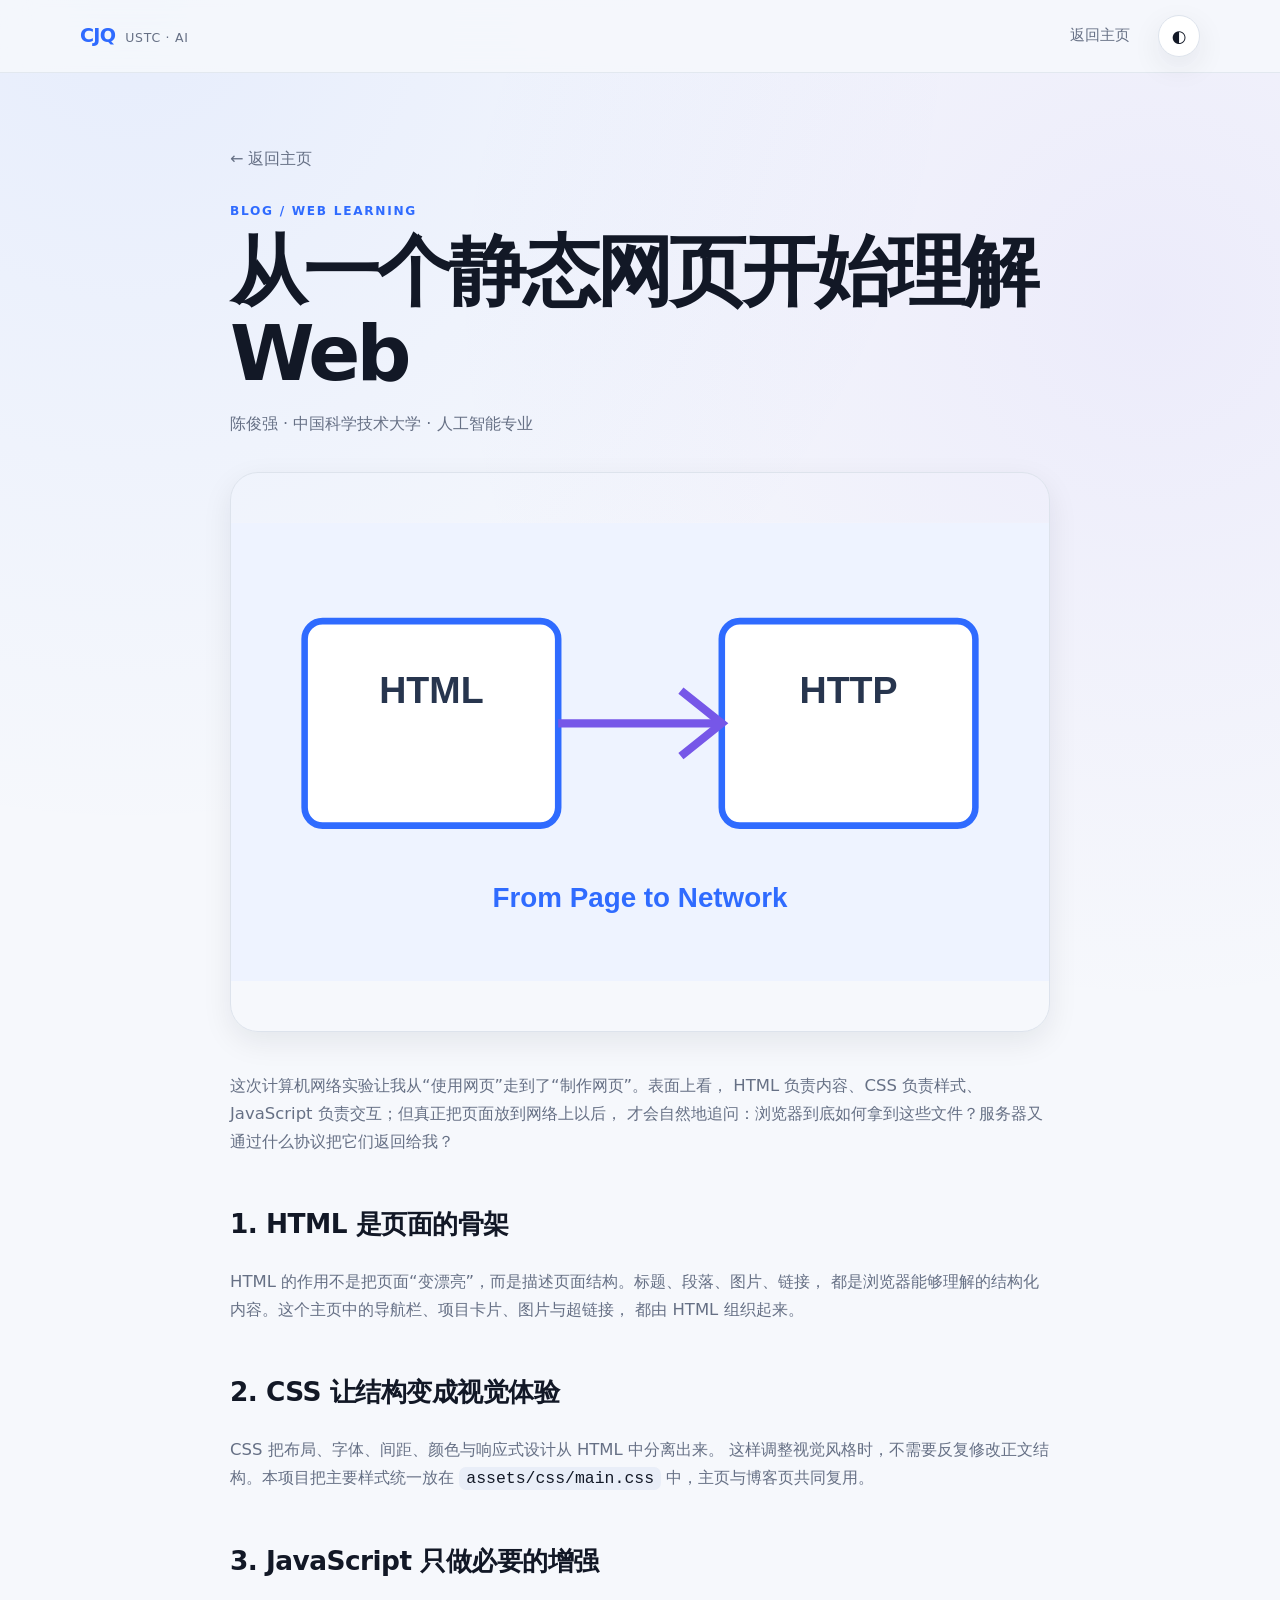
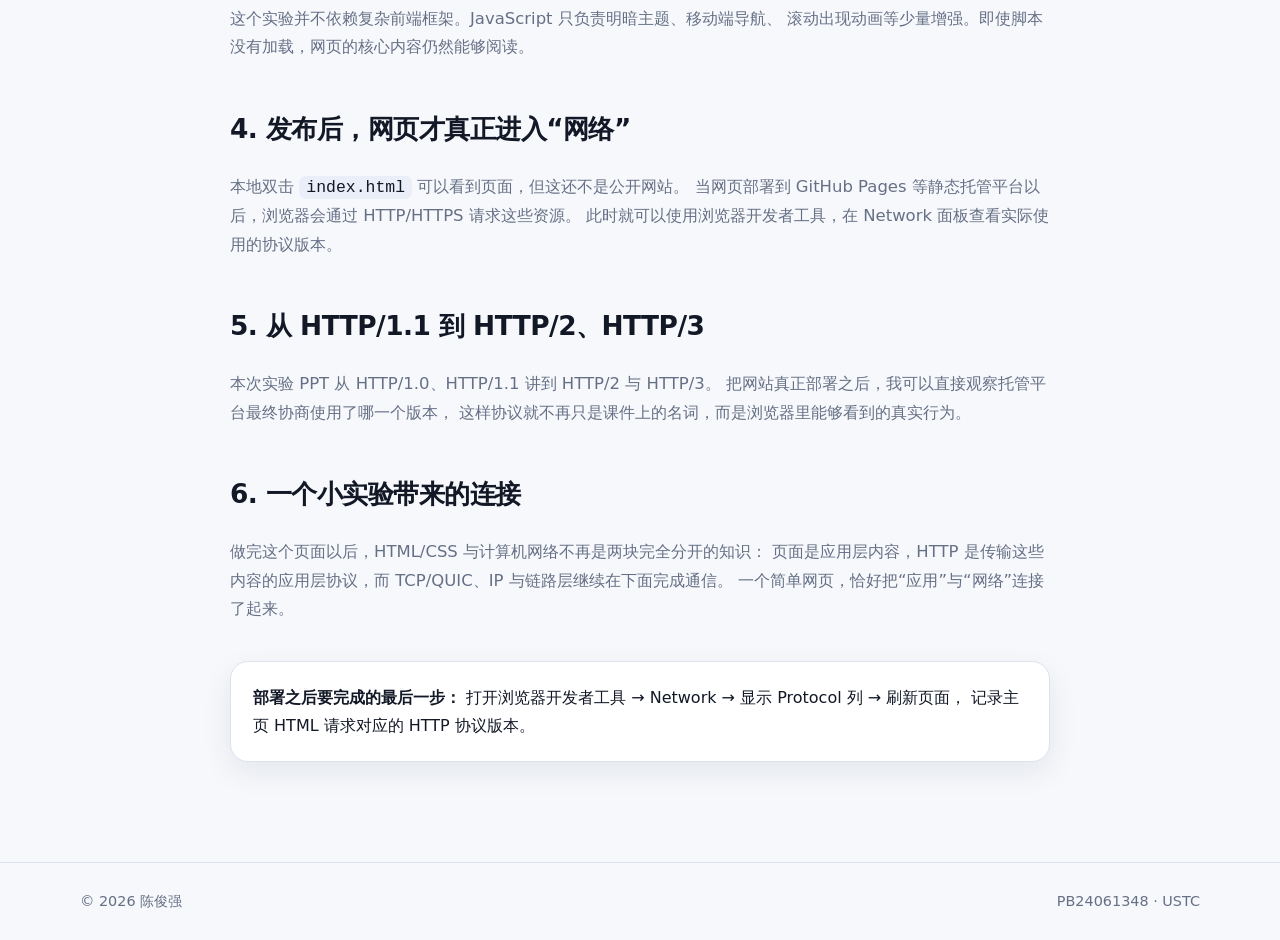
==== blog/index.html @ 973a6298 "init: 创建静态个人主页 - 搭建 HTML、CSS 和原生 JavaScript 静态站点 - 添加首页、博客页与 404 页面 - 添加响应式布局与明暗主题 - 配置 GitHub Pa" ====
<!doctype html>
<html lang="zh-CN">
<head>
  <meta charset="utf-8">
  <meta name="viewport" content="width=device-width, initial-scale=1">
  <meta name="description" content="从一个静态网页开始理解 Web：陈俊强的计算机网络实验博客。">
  <meta name="theme-color" content="#0b1220">
  <title>从一个静态网页开始理解 Web · 陈俊强</title>
  <link rel="icon" href="../assets/images/favicon.svg" type="image/svg+xml">
  <link rel="stylesheet" href="../assets/css/main.css">
</head>
<body>
  <a class="skip-link" href="#main">跳到主要内容</a>

  <header class="site-header">
    <div class="container nav-shell">
      <a class="brand" href="../">
        <span class="brand-mark">CJQ</span>
        <span class="brand-sub">USTC · AI</span>
      </a>
      <nav class="site-nav article-nav" aria-label="博客导航">
        <a href="../">返回主页</a>
      </nav>
      <button class="theme-toggle" type="button" aria-label="切换明暗主题" data-theme-toggle>◐</button>
    </div>
  </header>

  <main id="main" class="article-page">
    <article class="article container">
      <a class="back-link" href="../">← 返回主页</a>

      <header class="article-header">
        <p class="eyebrow">BLOG / WEB LEARNING</p>
        <h1>从一个静态网页开始理解 Web</h1>
        <p class="article-meta">陈俊强 · 中国科学技术大学 · 人工智能专业</p>
      </header>

      <img class="article-cover" src="../assets/images/blog-cover.svg" alt="HTML 页面通过 HTTP 传输到浏览器的示意图" width="1000" height="560">

      <p>
        这次计算机网络实验让我从“使用网页”走到了“制作网页”。表面上看，
        HTML 负责内容、CSS 负责样式、JavaScript 负责交互；但真正把页面放到网络上以后，
        才会自然地追问：浏览器到底如何拿到这些文件？服务器又通过什么协议把它们返回给我？
      </p>

      <h2>1. HTML 是页面的骨架</h2>
      <p>
        HTML 的作用不是把页面“变漂亮”，而是描述页面结构。标题、段落、图片、链接，
        都是浏览器能够理解的结构化内容。这个主页中的导航栏、项目卡片、图片与超链接，
        都由 HTML 组织起来。
      </p>

      <h2>2. CSS 让结构变成视觉体验</h2>
      <p>
        CSS 把布局、字体、间距、颜色与响应式设计从 HTML 中分离出来。
        这样调整视觉风格时，不需要反复修改正文结构。本项目把主要样式统一放在
        <code>assets/css/main.css</code> 中，主页与博客页共同复用。
      </p>

      <h2>3. JavaScript 只做必要的增强</h2>
      <p>
        这个实验并不依赖复杂前端框架。JavaScript 只负责明暗主题、移动端导航、
        滚动出现动画等少量增强。即使脚本没有加载，网页的核心内容仍然能够阅读。
      </p>

      <h2>4. 发布后，网页才真正进入“网络”</h2>
      <p>
        本地双击 <code>index.html</code> 可以看到页面，但这还不是公开网站。
        当网页部署到 GitHub Pages 等静态托管平台以后，浏览器会通过 HTTP/HTTPS 请求这些资源。
        此时就可以使用浏览器开发者工具，在 Network 面板查看实际使用的协议版本。
      </p>

      <h2>5. 从 HTTP/1.1 到 HTTP/2、HTTP/3</h2>
      <p>
        本次实验 PPT 从 HTTP/1.0、HTTP/1.1 讲到 HTTP/2 与 HTTP/3。
        把网站真正部署之后，我可以直接观察托管平台最终协商使用了哪一个版本，
        这样协议就不再只是课件上的名词，而是浏览器里能够看到的真实行为。
      </p>

      <h2>6. 一个小实验带来的连接</h2>
      <p>
        做完这个页面以后，HTML/CSS 与计算机网络不再是两块完全分开的知识：
        页面是应用层内容，HTTP 是传输这些内容的应用层协议，而 TCP/QUIC、IP 与链路层继续在下面完成通信。
        一个简单网页，恰好把“应用”与“网络”连接了起来。
      </p>

      <aside class="article-note">
        <strong>部署之后要完成的最后一步：</strong>
        打开浏览器开发者工具 → Network → 显示 Protocol 列 → 刷新页面，
        记录主页 HTML 请求对应的 HTTP 协议版本。
      </aside>
    </article>
  </main>

  <footer class="site-footer">
    <div class="container footer-shell">
      <span>© <span data-year></span> 陈俊强</span>
      <span>PB24061348 · USTC</span>
    </div>
  </footer>

  <script src="../assets/js/app.js" defer></script>
</body>
</html>
---- assets/css/main.css ----
/* =========================================================
   PB24061348 陈俊强 · 计算机网络实验一
   Design system + components + responsive styles
   ========================================================= */

:root {
  color-scheme: light;
  --bg: #f6f8fc;
  --surface: #ffffff;
  --surface-2: #eef3fb;
  --surface-3: #e9eef8;
  --text: #121826;
  --muted: #667085;
  --line: #dde3ec;
  --accent: #2f6bff;
  --accent-2: #7657e8;
  --accent-soft: rgba(47, 107, 255, .10);
  --success: #0f9f78;
  --shadow-sm: 0 10px 30px rgba(18, 24, 38, .08);
  --shadow-lg: 0 30px 80px rgba(18, 24, 38, .13);
  --radius-sm: 14px;
  --radius-md: 22px;
  --radius-lg: 30px;
  --max-width: 1120px;
}

body.dark {
  color-scheme: dark;
  --bg: #0b1018;
  --surface: #111824;
  --surface-2: #0f1621;
  --surface-3: #182131;
  --text: #f5f7fb;
  --muted: #a8b1c0;
  --line: #273246;
  --accent: #7da7ff;
  --accent-2: #b29cff;
  --accent-soft: rgba(125, 167, 255, .12);
  --shadow-sm: 0 10px 30px rgba(0, 0, 0, .24);
  --shadow-lg: 0 30px 80px rgba(0, 0, 0, .36);
}

*,
*::before,
*::after {
  box-sizing: border-box;
}

html {
  scroll-behavior: smooth;
}

body {
  margin: 0;
  min-height: 100vh;
  font-family: Inter, ui-sans-serif, system-ui, -apple-system, BlinkMacSystemFont,
    "Segoe UI", "PingFang SC", "Hiragino Sans GB", "Microsoft YaHei", sans-serif;
  color: var(--text);
  background:
    radial-gradient(circle at 10% 0%, rgba(47, 107, 255, .08), transparent 30%),
    radial-gradient(circle at 90% 12%, rgba(118, 87, 232, .08), transparent 28%),
    var(--bg);
  line-height: 1.72;
  transition: background-color .25s ease, color .25s ease;
}

img {
  max-width: 100%;
  display: block;
}

a {
  color: inherit;
  text-decoration: none;
}

button,
input,
textarea,
select {
  font: inherit;
}

code {
  font-family: "SFMono-Regular", Consolas, "Liberation Mono", monospace;
}

.container {
  width: min(var(--max-width), calc(100% - 40px));
  margin-inline: auto;
}

.sr-only {
  position: absolute;
  width: 1px;
  height: 1px;
  overflow: hidden;
  clip: rect(0 0 0 0);
  white-space: nowrap;
}

.skip-link {
  position: fixed;
  left: 12px;
  top: -60px;
  z-index: 999;
  padding: 10px 14px;
  border-radius: 10px;
  background: var(--text);
  color: var(--bg);
  transition: top .2s ease;
}

.skip-link:focus {
  top: 12px;
}

.site-header {
  position: sticky;
  top: 0;
  z-index: 100;
  border-bottom: 1px solid color-mix(in srgb, var(--line) 78%, transparent);
  backdrop-filter: blur(16px);
  background: color-mix(in srgb, var(--bg) 84%, transparent);
}

.nav-shell {
  min-height: 72px;
  display: flex;
  align-items: center;
  gap: 28px;
}

.brand {
  margin-right: auto;
  display: inline-flex;
  align-items: baseline;
  gap: 10px;
}

.brand-mark {
  font-weight: 850;
  font-size: 1.2rem;
  letter-spacing: -.04em;
  color: var(--accent);
}

.brand-sub {
  font-size: .78rem;
  color: var(--muted);
  letter-spacing: .06em;
}

.site-nav {
  display: flex;
  gap: 22px;
  align-items: center;
  font-size: .94rem;
  color: var(--muted);
}

.site-nav a {
  position: relative;
}

.site-nav a::after {
  content: "";
  position: absolute;
  left: 0;
  right: 100%;
  bottom: -6px;
  height: 2px;
  border-radius: 999px;
  background: var(--accent);
  transition: right .2s ease;
}

.site-nav a:hover {
  color: var(--text);
}

.site-nav a:hover::after {
  right: 0;
}

.theme-toggle,
.nav-toggle {
  flex: 0 0 auto;
  border: 1px solid var(--line);
  background: var(--surface);
  color: var(--text);
  cursor: pointer;
  box-shadow: var(--shadow-sm);
}

.theme-toggle {
  width: 42px;
  height: 42px;
  border-radius: 50%;
  font-size: 1.05rem;
}

.nav-toggle {
  display: none;
  width: 44px;
  height: 42px;
  border-radius: 12px;
  padding: 10px;
}

.nav-toggle span:not(.sr-only) {
  display: block;
  height: 2px;
  margin: 4px 0;
  border-radius: 2px;
  background: currentColor;
}

.section {
  padding: 96px 0;
}

.section-soft {
  background: color-mix(in srgb, var(--surface) 60%, transparent);
  border-top: 1px solid color-mix(in srgb, var(--line) 60%, transparent);
  border-bottom: 1px solid color-mix(in srgb, var(--line) 60%, transparent);
}

.hero {
  padding-top: 88px;
}

.hero-grid {
  display: grid;
  grid-template-columns: 1.1fr .9fr;
  gap: 72px;
  align-items: center;
}

.eyebrow {
  margin: 0 0 10px;
  font-size: .76rem;
  font-weight: 800;
  letter-spacing: .14em;
  color: var(--accent);
}

.hero h1 {
  margin: 0;
  font-size: clamp(3rem, 7vw, 5.75rem);
  line-height: 1.02;
  letter-spacing: -.06em;
}

.hero h1 span {
  background: linear-gradient(90deg, var(--accent), var(--accent-2));
  -webkit-background-clip: text;
  background-clip: text;
  color: transparent;
}

.hero-lead {
  margin: 26px 0 30px;
  max-width: 650px;
  font-size: 1.08rem;
  color: var(--muted);
}

.hero-actions {
  display: flex;
  flex-wrap: wrap;
  gap: 12px;
}

.btn {
  display: inline-flex;
  min-height: 48px;
  align-items: center;
  justify-content: center;
  padding: 0 22px;
  border-radius: 14px;
  font-weight: 760;
  border: 1px solid transparent;
  transition: transform .18s ease, box-shadow .18s ease, border-color .18s ease;
}

.btn:hover {
  transform: translateY(-2px);
}

.btn-primary {
  color: #fff;
  background: linear-gradient(135deg, #2f6bff, #7657e8);
  box-shadow: 0 12px 28px rgba(47, 107, 255, .25);
}

.btn-ghost {
  background: var(--surface);
  border-color: var(--line);
}

.facts {
  list-style: none;
  padding: 0;
  margin: 30px 0 0;
  display: flex;
  flex-wrap: wrap;
  gap: 8px;
}

.facts li,
.chips span {
  padding: 7px 11px;
  border: 1px solid var(--line);
  border-radius: 999px;
  color: var(--muted);
  background: var(--surface);
  font-size: .8rem;
}

.hero-visual {
  position: relative;
  padding: 10px;
}

.hero-visual > img {
  border-radius: 32px;
  box-shadow: var(--shadow-lg);
  border: 1px solid var(--line);
  background: var(--surface);
}

.floating-card {
  position: absolute;
  min-width: 150px;
  padding: 14px 16px;
  border: 1px solid var(--line);
  border-radius: 16px;
  background: color-mix(in srgb, var(--surface) 92%, transparent);
  backdrop-filter: blur(12px);
  box-shadow: var(--shadow-sm);
}

.floating-card strong,
.floating-card span {
  display: block;
}

.floating-card strong {
  font-size: .92rem;
}

.floating-card span {
  margin-top: 2px;
  color: var(--muted);
  font-size: .76rem;
}

.floating-card-a {
  left: -16px;
  bottom: 44px;
}

.floating-card-b {
  right: -20px;
  top: 58px;
}

.section-heading {
  max-width: 760px;
  margin-bottom: 34px;
}

.section-heading h2 {
  margin: 0;
  font-size: clamp(2rem, 4vw, 3.15rem);
  line-height: 1.18;
  letter-spacing: -.04em;
}

.section-heading > p:last-child {
  color: var(--muted);
}

.cards {
  display: grid;
  gap: 20px;
}

.cards-3 {
  grid-template-columns: repeat(3, 1fr);
}

.info-card,
.project-card,
.track,
.link-card,
.cta-box,
.article-note {
  border: 1px solid var(--line);
  background: var(--surface);
  box-shadow: var(--shadow-sm);
}

.info-card {
  padding: 28px;
  border-radius: var(--radius-md);
}

.card-index {
  display: inline-block;
  margin-bottom: 18px;
  color: var(--accent);
  font-size: .75rem;
  font-weight: 800;
  letter-spacing: .1em;
}

.info-card h3 {
  margin: 0 0 8px;
}

.info-card p {
  margin: 0;
  color: var(--muted);
}

.track-list {
  display: grid;
  gap: 16px;
}

.track {
  display: grid;
  grid-template-columns: 58px 1fr;
  gap: 22px;
  align-items: start;
  padding: 26px;
  border-radius: var(--radius-md);
}

.track-number {
  width: 58px;
  height: 58px;
  display: grid;
  place-items: center;
  border-radius: 16px;
  background: linear-gradient(135deg, rgba(47, 107, 255, .13), rgba(118, 87, 232, .15));
  color: var(--accent);
  font-weight: 850;
}

.track h3 {
  margin: 0 0 6px;
}

.track p {
  margin: 0 0 14px;
  color: var(--muted);
}

.chips {
  display: flex;
  flex-wrap: wrap;
  gap: 8px;
}

.project-grid {
  display: grid;
  grid-template-columns: repeat(3, 1fr);
  gap: 20px;
}

.project-card {
  overflow: hidden;
  border-radius: var(--radius-md);
  transition: transform .2s ease, box-shadow .2s ease;
}

.project-card:hover {
  transform: translateY(-5px);
  box-shadow: var(--shadow-lg);
}

.project-card img {
  width: 100%;
  aspect-ratio: 16 / 10;
  object-fit: cover;
  background: var(--surface-2);
}

.project-content {
  padding: 24px;
}

.project-tag {
  color: var(--accent);
  font-size: .72rem;
  letter-spacing: .1em;
  font-weight: 800;
  text-transform: uppercase;
}

.project-content h3 {
  margin: 8px 0;
}

.project-content p {
  margin: 0;
  color: var(--muted);
}

.split-section {
  display: grid;
  grid-template-columns: 1fr .88fr;
  gap: 60px;
  align-items: center;
}

.lead {
  font-size: 1.08rem;
  color: var(--muted);
}

blockquote {
  margin: 28px 0 0;
  padding: 20px 22px;
  border-left: 4px solid var(--accent);
  border-radius: 0 16px 16px 0;
  background: var(--surface);
  font-weight: 650;
}

.feature-image {
  border-radius: 28px;
  border: 1px solid var(--line);
  box-shadow: var(--shadow-lg);
}

.link-grid {
  display: grid;
  grid-template-columns: repeat(3, 1fr);
  gap: 16px;
}

.link-card {
  min-height: 96px;
  display: flex;
  align-items: center;
  justify-content: space-between;
  padding: 18px 22px;
  border-radius: 18px;
  transition: transform .18s ease, border-color .18s ease;
}

.link-card:hover {
  transform: translateY(-3px);
  border-color: var(--accent);
}

.link-card small {
  display: block;
  margin-bottom: 2px;
  color: var(--muted);
  font-size: .7rem;
  text-transform: uppercase;
  letter-spacing: .12em;
}

.link-card b {
  color: var(--accent);
  font-size: 1.2rem;
}

.cta-box {
  display: flex;
  justify-content: space-between;
  align-items: center;
  gap: 26px;
  padding: 40px;
  border-radius: var(--radius-lg);
  background:
    linear-gradient(135deg, rgba(47, 107, 255, .10), rgba(118, 87, 232, .12)),
    var(--surface);
}

.cta-box h2 {
  margin: 0;
  font-size: 2rem;
}

.cta-box p:last-child {
  margin-bottom: 0;
  color: var(--muted);
}

.site-footer {
  border-top: 1px solid var(--line);
  padding: 26px 0;
  color: var(--muted);
  font-size: .9rem;
}

.footer-shell {
  display: flex;
  flex-wrap: wrap;
  justify-content: space-between;
  gap: 16px;
}

/* Article page */
.article-page {
  padding: 72px 0 100px;
}

.article {
  max-width: 820px;
}

.back-link {
  display: inline-block;
  margin-bottom: 28px;
  color: var(--muted);
}

.article-header h1 {
  margin: 8px 0 12px;
  font-size: clamp(2.7rem, 6vw, 4.8rem);
  line-height: 1.06;
  letter-spacing: -.05em;
}

.article-meta {
  color: var(--muted);
}

.article-cover {
  width: 100%;
  margin: 34px 0 40px;
  border-radius: 28px;
  border: 1px solid var(--line);
  box-shadow: var(--shadow-sm);
}

.article > p {
  color: var(--muted);
  font-size: 1.03rem;
}

.article h2 {
  margin-top: 44px;
  font-size: 1.65rem;
  letter-spacing: -.02em;
}

.article code {
  padding: 2px 7px;
  border-radius: 7px;
  background: var(--surface-3);
  color: var(--text);
}

.article-note {
  margin-top: 38px;
  padding: 22px;
  border-radius: 18px;
}

.error-page {
  min-height: 100vh;
  display: grid;
  place-items: center;
  padding: 30px;
}

.error-card {
  width: min(560px, 100%);
  padding: 42px;
  text-align: center;
  border: 1px solid var(--line);
  border-radius: 28px;
  background: var(--surface);
  box-shadow: var(--shadow-lg);
}

.error-card h1 {
  font-size: 2.4rem;
  margin: 0 0 8px;
}

.error-card p:not(.eyebrow) {
  color: var(--muted);
}

/* Progressive reveal */
.reveal {
  opacity: 0;
  transform: translateY(14px);
  transition: opacity .55s ease, transform .55s ease;
}

.reveal.is-visible {
  opacity: 1;
  transform: none;
}

/* Responsive */
@media (max-width: 900px) {
  .hero-grid,
  .split-section {
    grid-template-columns: 1fr;
  }

  .hero-visual {
    max-width: 650px;
  }

  .cards-3,
  .project-grid,
  .link-grid {
    grid-template-columns: 1fr;
  }

  .nav-toggle {
    display: block;
  }

  .site-nav:not(.article-nav) {
    position: absolute;
    top: calc(100% + 8px);
    left: 20px;
    right: 20px;
    display: none;
    flex-direction: column;
    align-items: stretch;
    gap: 0;
    padding: 10px;
    border: 1px solid var(--line);
    border-radius: 16px;
    background: var(--surface);
    box-shadow: var(--shadow-lg);
  }

  .site-nav:not(.article-nav).is-open {
    display: flex;
  }

  .site-nav:not(.article-nav) a {
    padding: 11px 12px;
    border-radius: 10px;
  }

  .site-nav:not(.article-nav) a:hover {
    background: var(--surface-2);
  }

  .site-nav:not(.article-nav) a::after {
    display: none;
  }
}

@media (max-width: 620px) {
  .container {
    width: min(var(--max-width), calc(100% - 28px));
  }

  .section {
    padding: 74px 0;
  }

  .hero {
    padding-top: 58px;
  }

  .hero h1 {
    font-size: 3.15rem;
  }

  .brand-sub {
    display: none;
  }

  .article-nav {
    display: none;
  }

  .floating-card {
    display: none;
  }

  .track {
    grid-template-columns: 1fr;
  }

  .cta-box {
    padding: 28px;
    align-items: flex-start;
    flex-direction: column;
  }

  .footer-shell {
    flex-direction: column;
  }
}

@media (prefers-reduced-motion: reduce) {
  html {
    scroll-behavior: auto;
  }

  *,
  *::before,
  *::after {
    animation-duration: .01ms !important;
    animation-iteration-count: 1 !important;
    transition-duration: .01ms !important;
  }

  .reveal {
    opacity: 1;
    transform: none;
  }
}
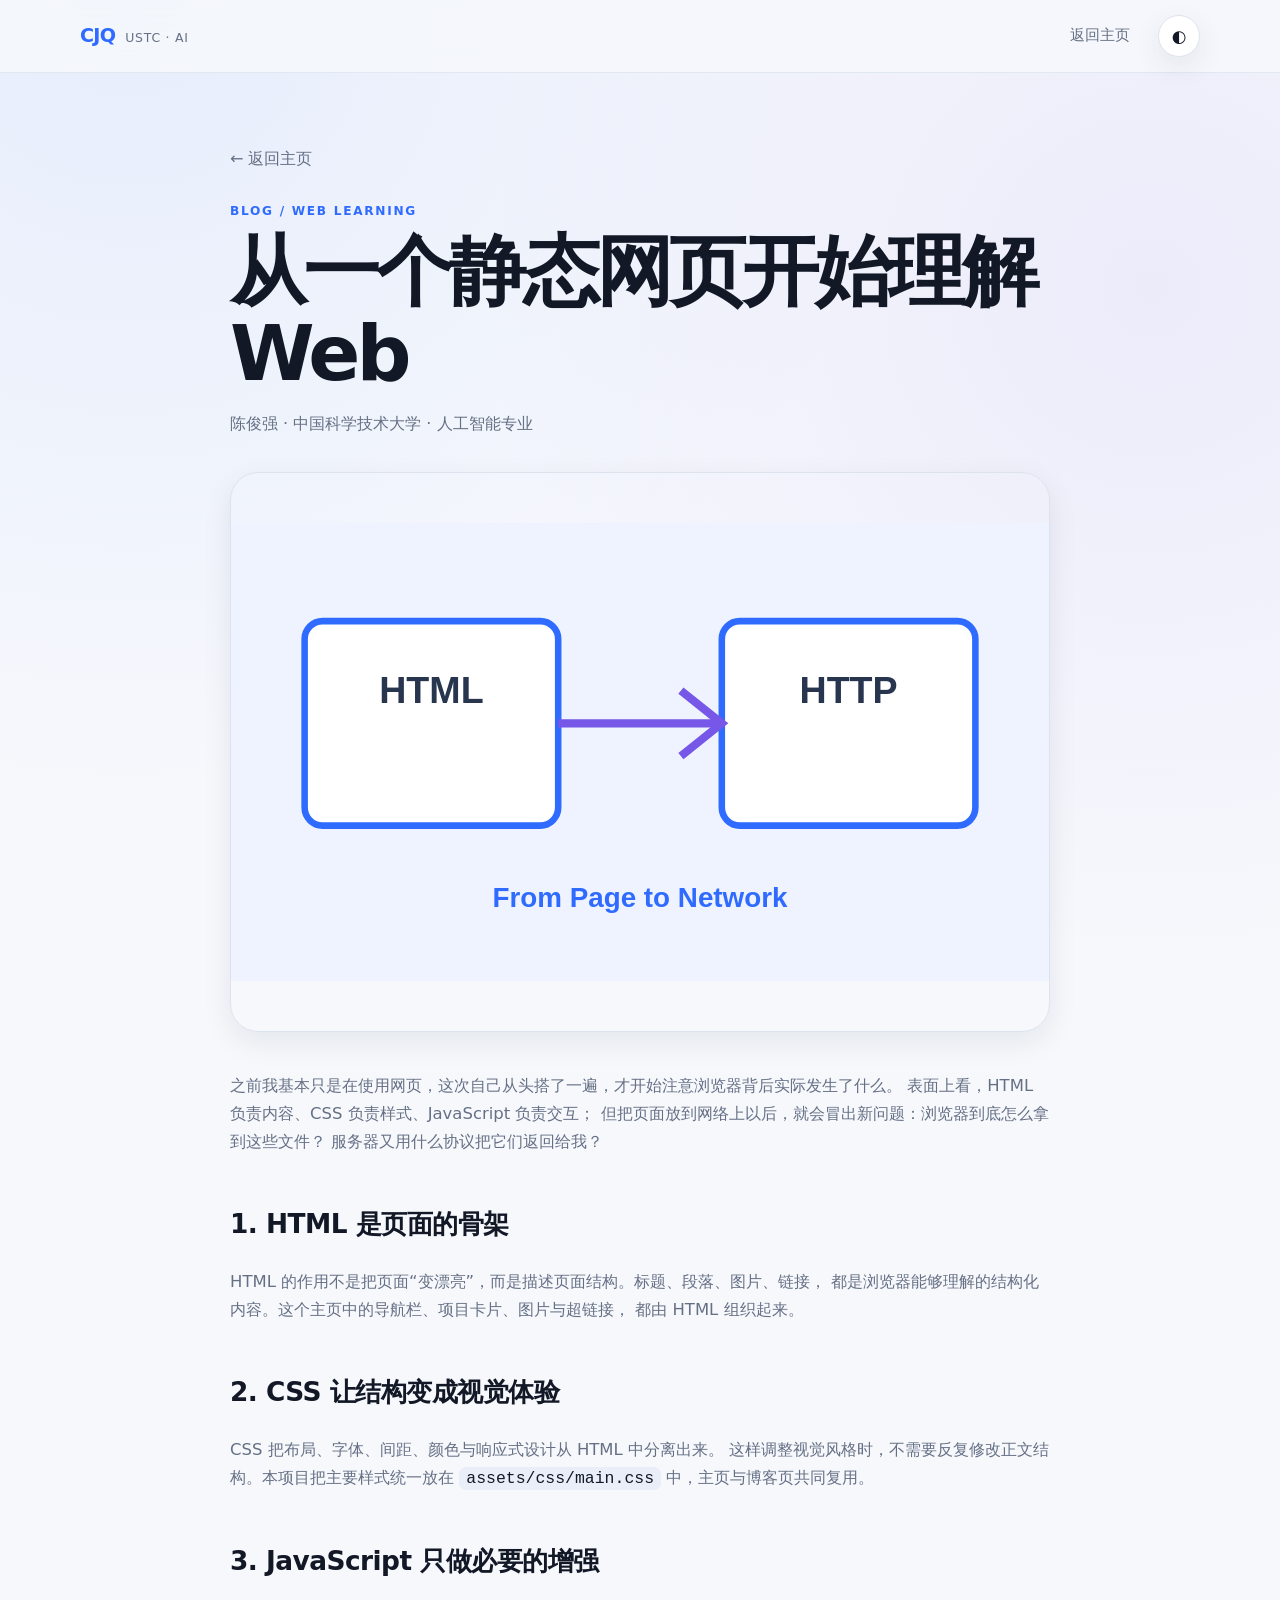
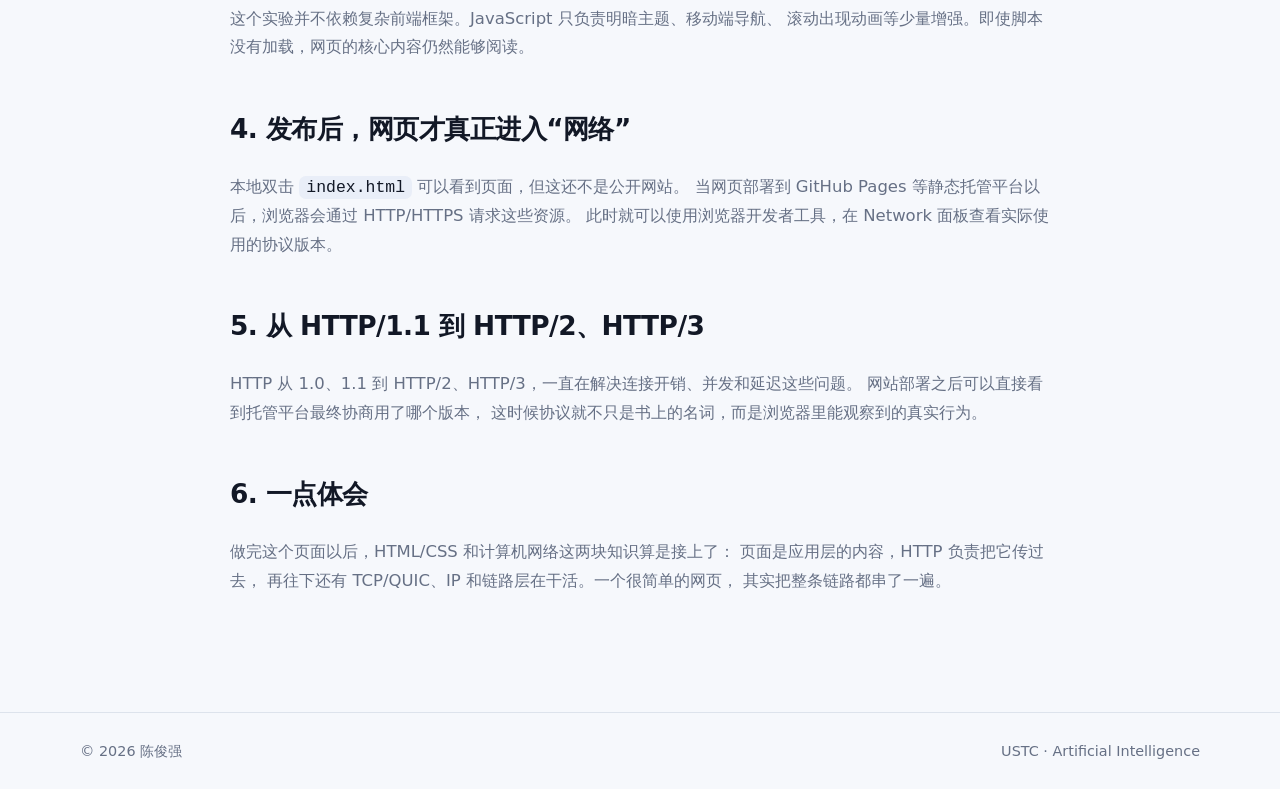
==== commit 97bbfd56: "content: 优化个人主页内容与项目文档 - 调整首页个人介绍与项目描述 - 更新常用链接 - 整理项目文档结构 - 精简不再需要的辅助文件 - 更新页面身份信息展示" ====
--- a/blog/index.html
+++ b/blog/index.html
@@ -3,7 +3,7 @@
 <head>
   <meta charset="utf-8">
   <meta name="viewport" content="width=device-width, initial-scale=1">
-  <meta name="description" content="从一个静态网页开始理解 Web：陈俊强的计算机网络实验博客。">
+  <meta name="description" content="从一个静态网页开始理解 Web：HTML、CSS 与 HTTP 的一点学习笔记。">
   <meta name="theme-color" content="#0b1220">
   <title>从一个静态网页开始理解 Web · 陈俊强</title>
   <link rel="icon" href="../assets/images/favicon.svg" type="image/svg+xml">
@@ -38,9 +38,10 @@
       <img class="article-cover" src="../assets/images/blog-cover.svg" alt="HTML 页面通过 HTTP 传输到浏览器的示意图" width="1000" height="560">
 
       <p>
-        这次计算机网络实验让我从“使用网页”走到了“制作网页”。表面上看，
-        HTML 负责内容、CSS 负责样式、JavaScript 负责交互；但真正把页面放到网络上以后，
-        才会自然地追问：浏览器到底如何拿到这些文件？服务器又通过什么协议把它们返回给我？
+        之前我基本只是在使用网页，这次自己从头搭了一遍，才开始注意浏览器背后实际发生了什么。
+        表面上看，HTML 负责内容、CSS 负责样式、JavaScript 负责交互；
+        但把页面放到网络上以后，就会冒出新问题：浏览器到底怎么拿到这些文件？
+        服务器又用什么协议把它们返回给我？
       </p>
 
       <h2>1. HTML 是页面的骨架</h2>
@@ -72,30 +73,25 @@
 
       <h2>5. 从 HTTP/1.1 到 HTTP/2、HTTP/3</h2>
       <p>
-        本次实验 PPT 从 HTTP/1.0、HTTP/1.1 讲到 HTTP/2 与 HTTP/3。
-        把网站真正部署之后，我可以直接观察托管平台最终协商使用了哪一个版本，
-        这样协议就不再只是课件上的名词，而是浏览器里能够看到的真实行为。
+        HTTP 从 1.0、1.1 到 HTTP/2、HTTP/3，一直在解决连接开销、并发和延迟这些问题。
+        网站部署之后可以直接看到托管平台最终协商用了哪个版本，
+        这时候协议就不只是书上的名词，而是浏览器里能观察到的真实行为。
       </p>
 
-      <h2>6. 一个小实验带来的连接</h2>
+      <h2>6. 一点体会</h2>
       <p>
-        做完这个页面以后，HTML/CSS 与计算机网络不再是两块完全分开的知识：
-        页面是应用层内容，HTTP 是传输这些内容的应用层协议，而 TCP/QUIC、IP 与链路层继续在下面完成通信。
-        一个简单网页，恰好把“应用”与“网络”连接了起来。
+        做完这个页面以后，HTML/CSS 和计算机网络这两块知识算是接上了：
+        页面是应用层的内容，HTTP 负责把它传过去，
+        再往下还有 TCP/QUIC、IP 和链路层在干活。一个很简单的网页，
+        其实把整条链路都串了一遍。
       </p>
-
-      <aside class="article-note">
-        <strong>部署之后要完成的最后一步：</strong>
-        打开浏览器开发者工具 → Network → 显示 Protocol 列 → 刷新页面，
-        记录主页 HTML 请求对应的 HTTP 协议版本。
-      </aside>
     </article>
   </main>
 
   <footer class="site-footer">
     <div class="container footer-shell">
       <span>© <span data-year></span> 陈俊强</span>
-      <span>PB24061348 · USTC</span>
+      <span>USTC · Artificial Intelligence</span>
     </div>
   </footer>
 
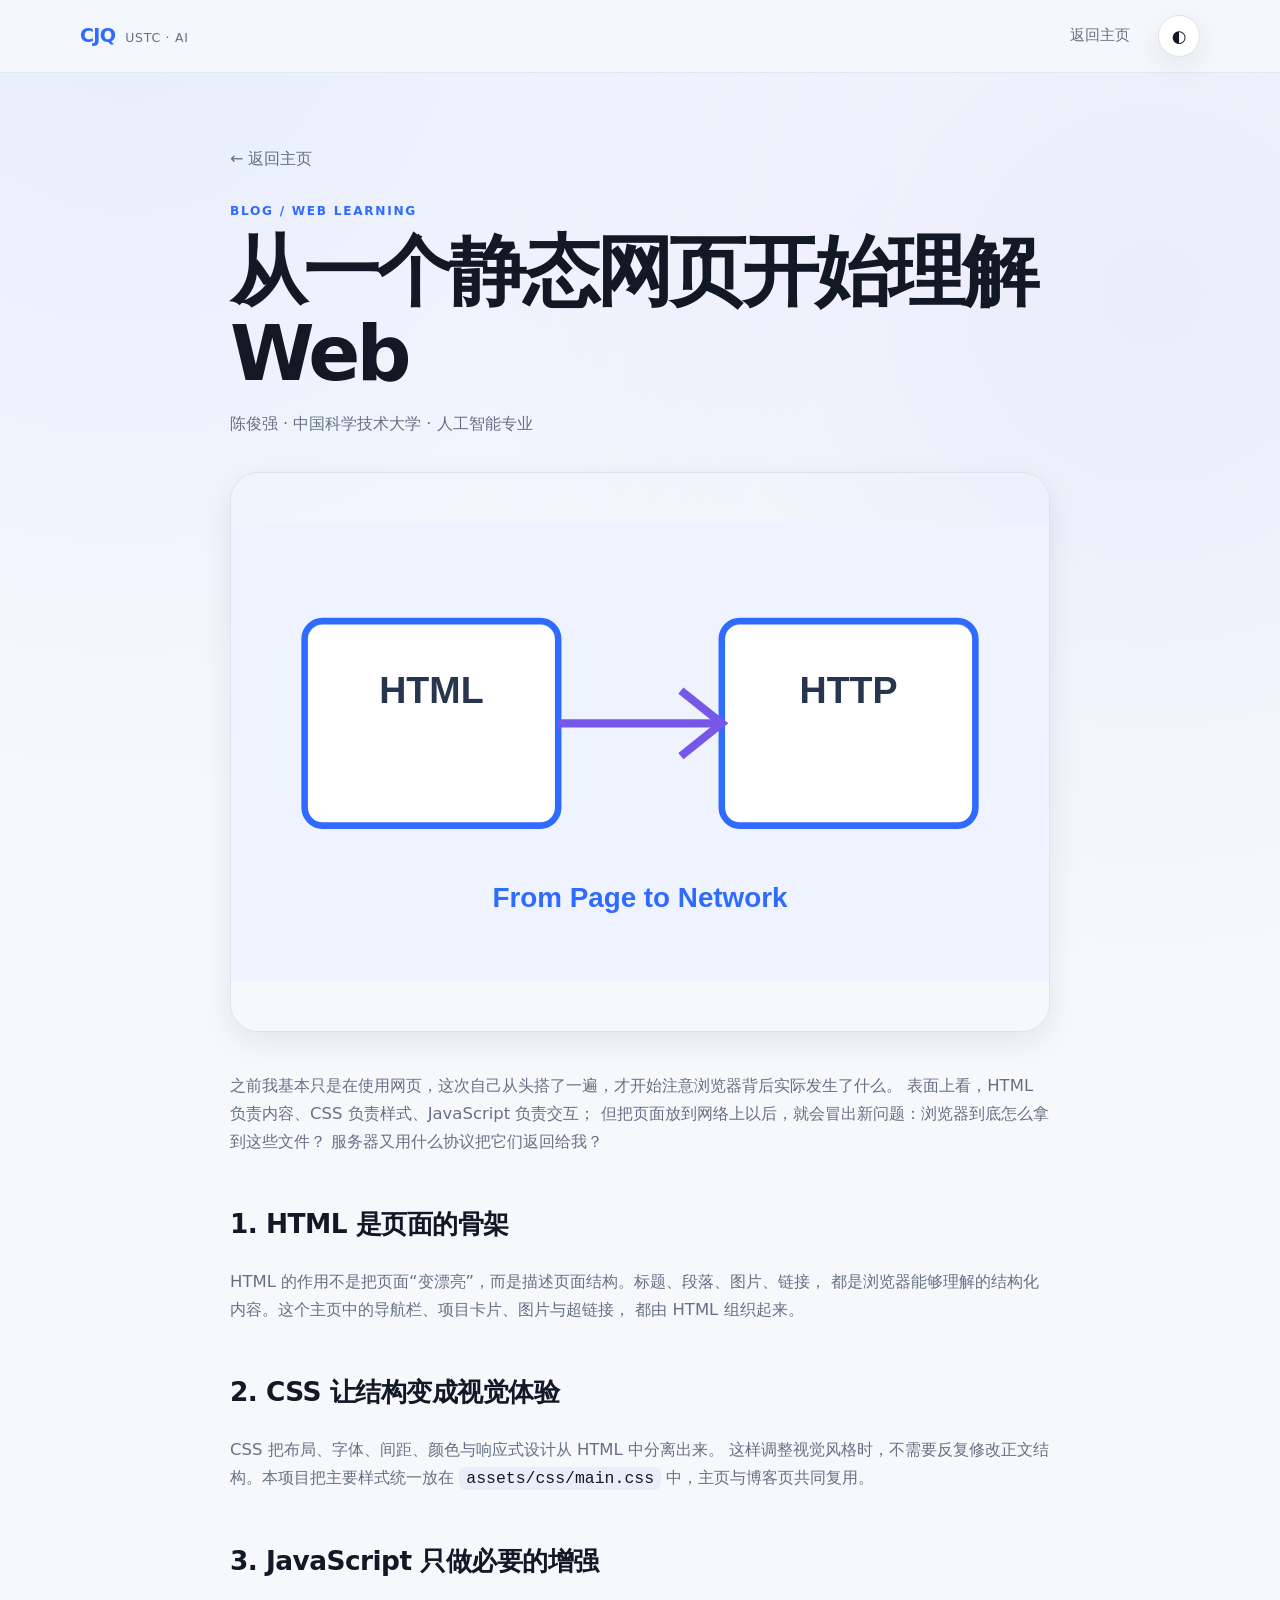
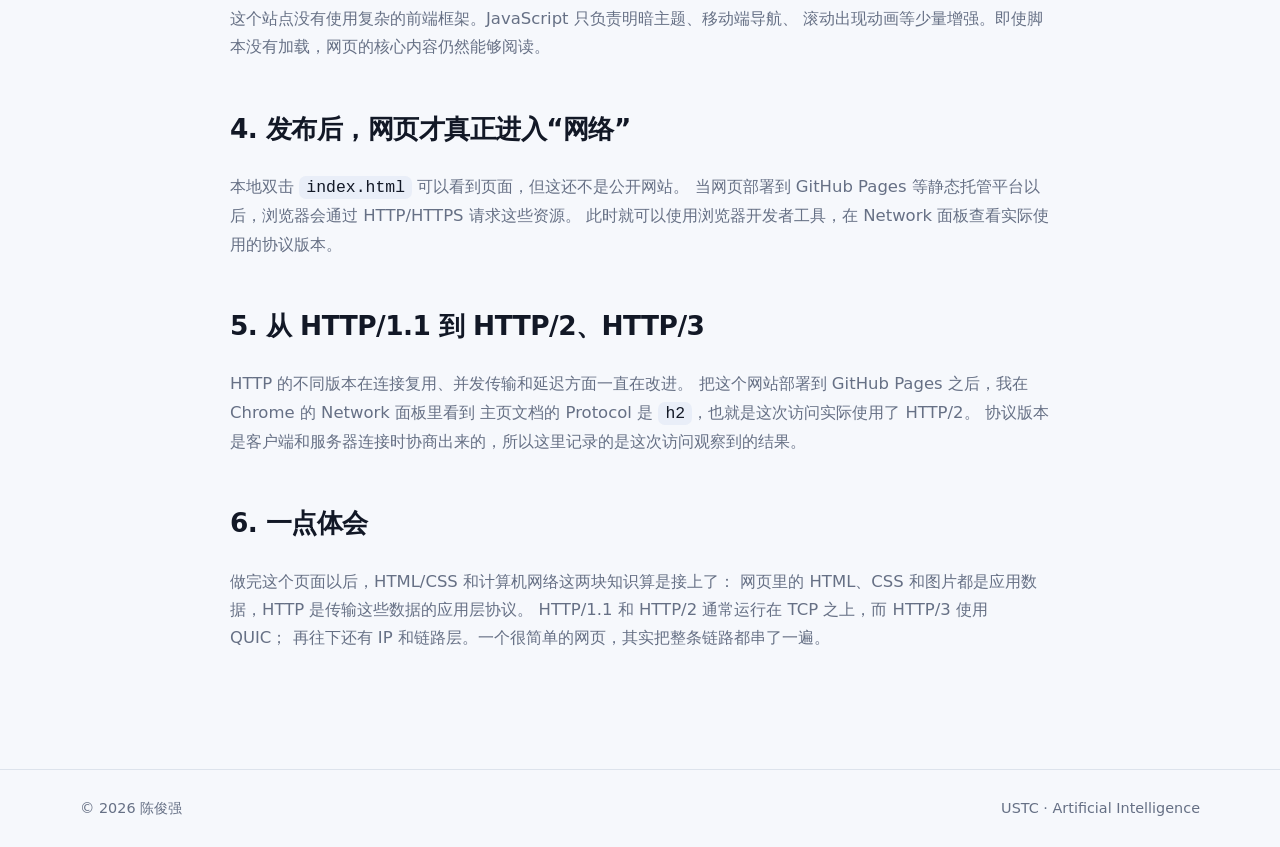
==== commit 773c171d: "content: 完善博客中的 Web 与网络说明 - 调整博客部分表述 - 补充 HTTP/2 实际访问结果 - 完善 HTTP、TCP、QUIC 与 IP 的关系说明 - 清理未使用的前端代" ====
--- a/blog/index.html
+++ b/blog/index.html
@@ -60,7 +60,7 @@
 
       <h2>3. JavaScript 只做必要的增强</h2>
       <p>
-        这个实验并不依赖复杂前端框架。JavaScript 只负责明暗主题、移动端导航、
+        这个站点没有使用复杂的前端框架。JavaScript 只负责明暗主题、移动端导航、
         滚动出现动画等少量增强。即使脚本没有加载，网页的核心内容仍然能够阅读。
       </p>
 
@@ -73,17 +73,18 @@
 
       <h2>5. 从 HTTP/1.1 到 HTTP/2、HTTP/3</h2>
       <p>
-        HTTP 从 1.0、1.1 到 HTTP/2、HTTP/3，一直在解决连接开销、并发和延迟这些问题。
-        网站部署之后可以直接看到托管平台最终协商用了哪个版本，
-        这时候协议就不只是书上的名词，而是浏览器里能观察到的真实行为。
+        HTTP 的不同版本在连接复用、并发传输和延迟方面一直在改进。
+        把这个网站部署到 GitHub Pages 之后，我在 Chrome 的 Network 面板里看到
+        主页文档的 Protocol 是 <code>h2</code>，也就是这次访问实际使用了 HTTP/2。
+        协议版本是客户端和服务器连接时协商出来的，所以这里记录的是这次访问观察到的结果。
       </p>
 
       <h2>6. 一点体会</h2>
       <p>
         做完这个页面以后，HTML/CSS 和计算机网络这两块知识算是接上了：
-        页面是应用层的内容，HTTP 负责把它传过去，
-        再往下还有 TCP/QUIC、IP 和链路层在干活。一个很简单的网页，
-        其实把整条链路都串了一遍。
+        网页里的 HTML、CSS 和图片都是应用数据，HTTP 是传输这些数据的应用层协议。
+        HTTP/1.1 和 HTTP/2 通常运行在 TCP 之上，而 HTTP/3 使用 QUIC；
+        再往下还有 IP 和链路层。一个很简单的网页，其实把整条链路都串了一遍。
       </p>
     </article>
   </main>
--- a/assets/css/main.css
+++ b/assets/css/main.css
@@ -1,5 +1,5 @@
 /* =========================================================
-   PB24061348 陈俊强 · 计算机网络实验一
+   Personal website styles
    Design system + components + responsive styles
    ========================================================= */
 
